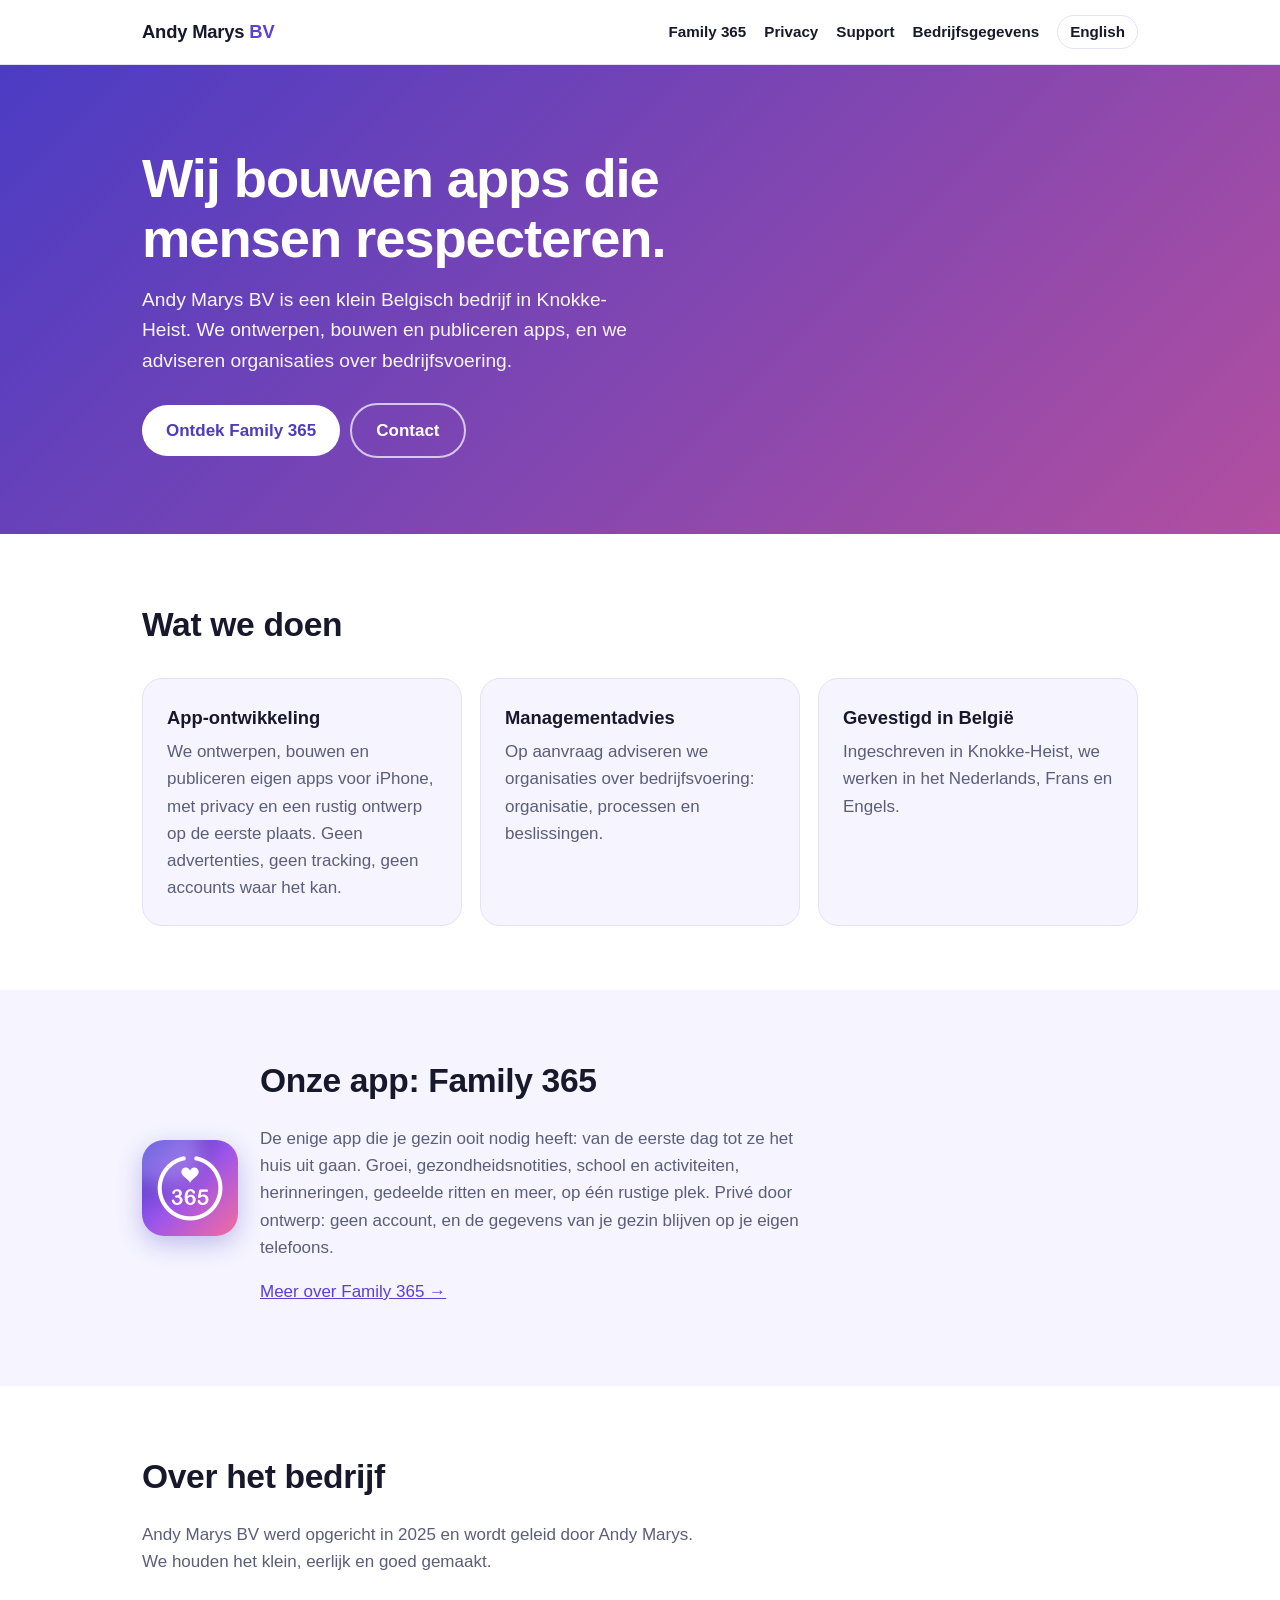
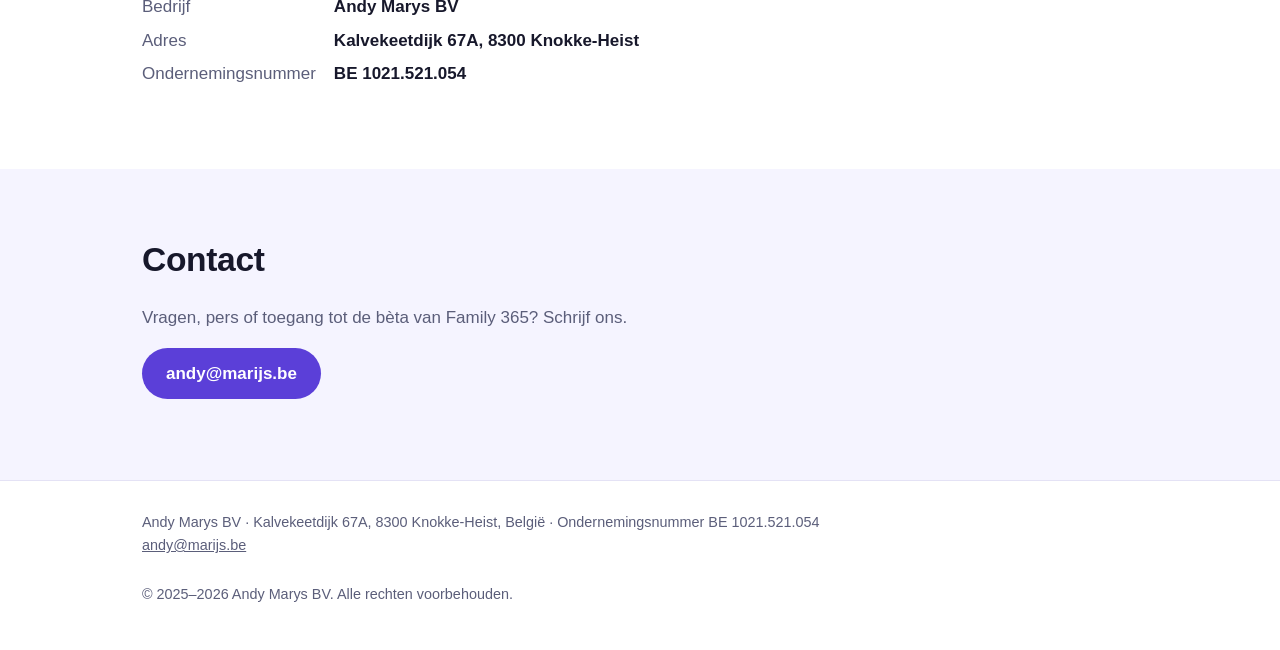
==== nl/index.html @ 68eb8e5e "Company website for Andy Marys BV Co-Authored-By: Claude Sonnet 5.5 <noreply@anthropic.com>" ====
<!doctype html>
<html lang="nl"><head><meta charset="utf-8"><meta name="viewport" content="width=device-width,initial-scale=1">
<title>Andy Marys BV · Apps en software uit Knokke-Heist</title><meta name="description" content="Andy Marys BV bouwt apps en software, te beginnen met Family 365, een private app voor gezinnen. Gevestigd in Knokke-Heist, België.">
<link rel="icon" href="/img/favicon.png"><link rel="apple-touch-icon" href="/img/apple-touch-icon.png">
<link rel="canonical" href="https://family365.marijs.be/nl/"><link rel="stylesheet" href="/style.css">
<meta property="og:title" content="Andy Marys BV · Apps en software uit Knokke-Heist"><meta property="og:description" content="Andy Marys BV bouwt apps en software, te beginnen met Family 365, een private app voor gezinnen. Gevestigd in Knokke-Heist, België."><meta property="og:image" content="https://family365.marijs.be/img/icon.png">
</head><body>
<header class="site"><div class="wrap"><a class="brand" href="/nl/">Andy Marys <span>BV</span></a>
<nav><a href="/nl/family365.html">Family 365</a><a href="/nl/privacy.html">Privacy</a><a href="/nl/support.html">Support</a><a href="/nl/legal.html">Bedrijfsgegevens</a><a class="lang" href="/" hreflang="en">English</a></nav></div></header>
<div class="hero"><div class="wrap"><h1>Wij bouwen apps die mensen respecteren.</h1><p>Andy Marys BV is een klein Belgisch bedrijf in Knokke-Heist. We ontwerpen, bouwen en publiceren apps, en we adviseren organisaties over bedrijfsvoering.</p>
<a class="btn" href="/nl/family365.html">Ontdek Family 365</a><a class="btn alt" href="#contact">Contact</a></div></div>
<section><div class="wrap"><h2>Wat we doen</h2><div class="grid"><div class="card"><h3>App-ontwikkeling</h3><p>We ontwerpen, bouwen en publiceren eigen apps voor iPhone, met privacy en een rustig ontwerp op de eerste plaats. Geen advertenties, geen tracking, geen accounts waar het kan.</p></div><div class="card"><h3>Managementadvies</h3><p>Op aanvraag adviseren we organisaties over bedrijfsvoering: organisatie, processen en beslissingen.</p></div><div class="card"><h3>Gevestigd in België</h3><p>Ingeschreven in Knokke-Heist, we werken in het Nederlands, Frans en Engels.</p></div></div></div></section>
<section style="background:var(--card)"><div class="wrap"><div class="product"><img class="icon" src="/img/icon.png" alt="Family 365" width="96" height="96">
<div style="flex:1;min-width:260px"><h2>Onze app: Family 365</h2><p class="lead">De enige app die je gezin ooit nodig heeft: van de eerste dag tot ze het huis uit gaan. Groei, gezondheidsnotities, school en activiteiten, herinneringen, gedeelde ritten en meer, op één rustige plek. Privé door ontwerp: geen account, en de gegevens van je gezin blijven op je eigen telefoons.</p><p><a href="/nl/family365.html">Meer over Family 365 →</a></p></div></div></div></section>
<section><div class="wrap"><h2>Over het bedrijf</h2><p class="lead">Andy Marys BV werd opgericht in 2025 en wordt geleid door Andy Marys. We houden het klein, eerlijk en goed gemaakt.</p>
<dl class="facts"><dt>Bedrijf</dt><dd>Andy Marys BV</dd><dt>Adres</dt><dd>Kalvekeetdijk 67A, 8300 Knokke-Heist</dd><dt>Ondernemingsnummer</dt><dd>BE 1021.521.054</dd></dl></div></section>
<section id="contact" style="background:var(--card)"><div class="wrap"><h2>Contact</h2><p class="lead">Vragen, pers of toegang tot de bèta van Family 365? Schrijf ons.</p><p><a class="btn" style="background:var(--accent);color:#fff" href="mailto:andy@marijs.be">andy@marijs.be</a></p></div></section>
<footer><div class="wrap"><div>Andy Marys BV · Kalvekeetdijk 67A, 8300 Knokke-Heist, België · Ondernemingsnummer BE 1021.521.054<br><a href="mailto:andy@marijs.be">andy@marijs.be</a></div><div>© 2025–2026 Andy Marys BV. Alle rechten voorbehouden.</div></div></footer>
</body></html>
---- style.css ----
:root{--ink:#17182b;--muted:#5b5e7a;--bg:#ffffff;--card:#f5f4ff;--line:#e4e2f5;--accent:#5b3fd8;--accent2:#b24fa0}
@media (prefers-color-scheme:dark){:root{--ink:#f2f2fa;--muted:#a9abc6;--bg:#12121f;--card:#1b1b2e;--line:#2b2b45}}
*{box-sizing:border-box}html{scroll-behavior:smooth}
body{margin:0;font:17px/1.6 -apple-system,BlinkMacSystemFont,"SF Pro Text","Segoe UI",Roboto,Helvetica,Arial,sans-serif;color:var(--ink);background:var(--bg)}
a{color:var(--accent)}a:hover{text-decoration:none}
.wrap{max-width:1040px;margin:0 auto;padding:0 22px}
header.site{position:sticky;top:0;background:color-mix(in srgb,var(--bg) 92%,transparent);backdrop-filter:blur(10px);border-bottom:1px solid var(--line);z-index:5}
header.site .wrap{display:flex;align-items:center;gap:18px;min-height:64px;flex-wrap:wrap}
.brand{font-weight:800;font-size:1.15rem;color:var(--ink);text-decoration:none;letter-spacing:-.01em}
.brand span{color:var(--accent)}
nav{margin-left:auto;display:flex;gap:18px;align-items:center;flex-wrap:wrap}
nav a{color:var(--ink);text-decoration:none;font-weight:600;font-size:.95rem}nav a:hover{color:var(--accent)}
.lang{border:1px solid var(--line);border-radius:999px;padding:4px 12px}
.hero{background:linear-gradient(135deg,#4b3cc4,#b24fa0);color:#fff;padding:84px 0 76px}
.hero h1{font-size:clamp(2rem,5vw,3.4rem);line-height:1.1;margin:0 0 16px;letter-spacing:-.02em;max-width:18ch}
.hero p{font-size:1.2rem;max-width:46ch;margin:0 0 26px;opacity:.95}
.btn{display:inline-block;background:#fff;color:#4b3cc4;font-weight:700;border-radius:999px;padding:12px 24px;text-decoration:none;margin-right:10px}
.btn.alt{background:transparent;color:#fff;border:2px solid rgba(255,255,255,.7)}
section{padding:64px 0}
section h2{font-size:clamp(1.5rem,3vw,2.1rem);letter-spacing:-.01em;margin:0 0 12px}
.lead{color:var(--muted);max-width:60ch}
.grid{display:grid;gap:18px;grid-template-columns:repeat(auto-fit,minmax(260px,1fr));margin-top:26px}
.card{background:var(--card);border:1px solid var(--line);border-radius:20px;padding:24px}
.card h3{margin:0 0 6px;font-size:1.15rem}.card p{margin:0;color:var(--muted)}
.product{display:flex;gap:22px;align-items:center;flex-wrap:wrap}
.product img.icon{width:96px;height:96px;border-radius:22px;box-shadow:0 8px 24px rgba(75,60,196,.3)}
.shots{display:flex;gap:16px;overflow-x:auto;padding:8px 2px 18px;margin-top:22px}
.shots img{height:520px;width:auto;border-radius:18px;box-shadow:0 10px 30px rgba(20,20,60,.18);flex:0 0 auto}
ul.tick{padding:0;list-style:none;margin:18px 0 0}ul.tick li{padding:6px 0 6px 30px;position:relative}
ul.tick li:before{content:"✓";position:absolute;left:0;color:var(--accent);font-weight:800}
.page h1{font-size:clamp(1.8rem,4vw,2.6rem);margin:0 0 8px;letter-spacing:-.02em}.page h2{margin-top:34px;font-size:1.4rem}
.page{padding:54px 0 70px}.page p,.page li{max-width:70ch}
.facts{display:grid;grid-template-columns:max-content 1fr;gap:6px 18px;margin:18px 0}.facts dt{color:var(--muted)}.facts dd{margin:0;font-weight:600}
footer{border-top:1px solid var(--line);padding:30px 0 44px;color:var(--muted);font-size:.9rem}
footer .wrap{display:flex;gap:26px;flex-wrap:wrap;justify-content:space-between}footer a{color:var(--muted)}
@media (max-width:640px){.hero{padding:56px 0 52px}section{padding:44px 0}.shots img{height:420px}}
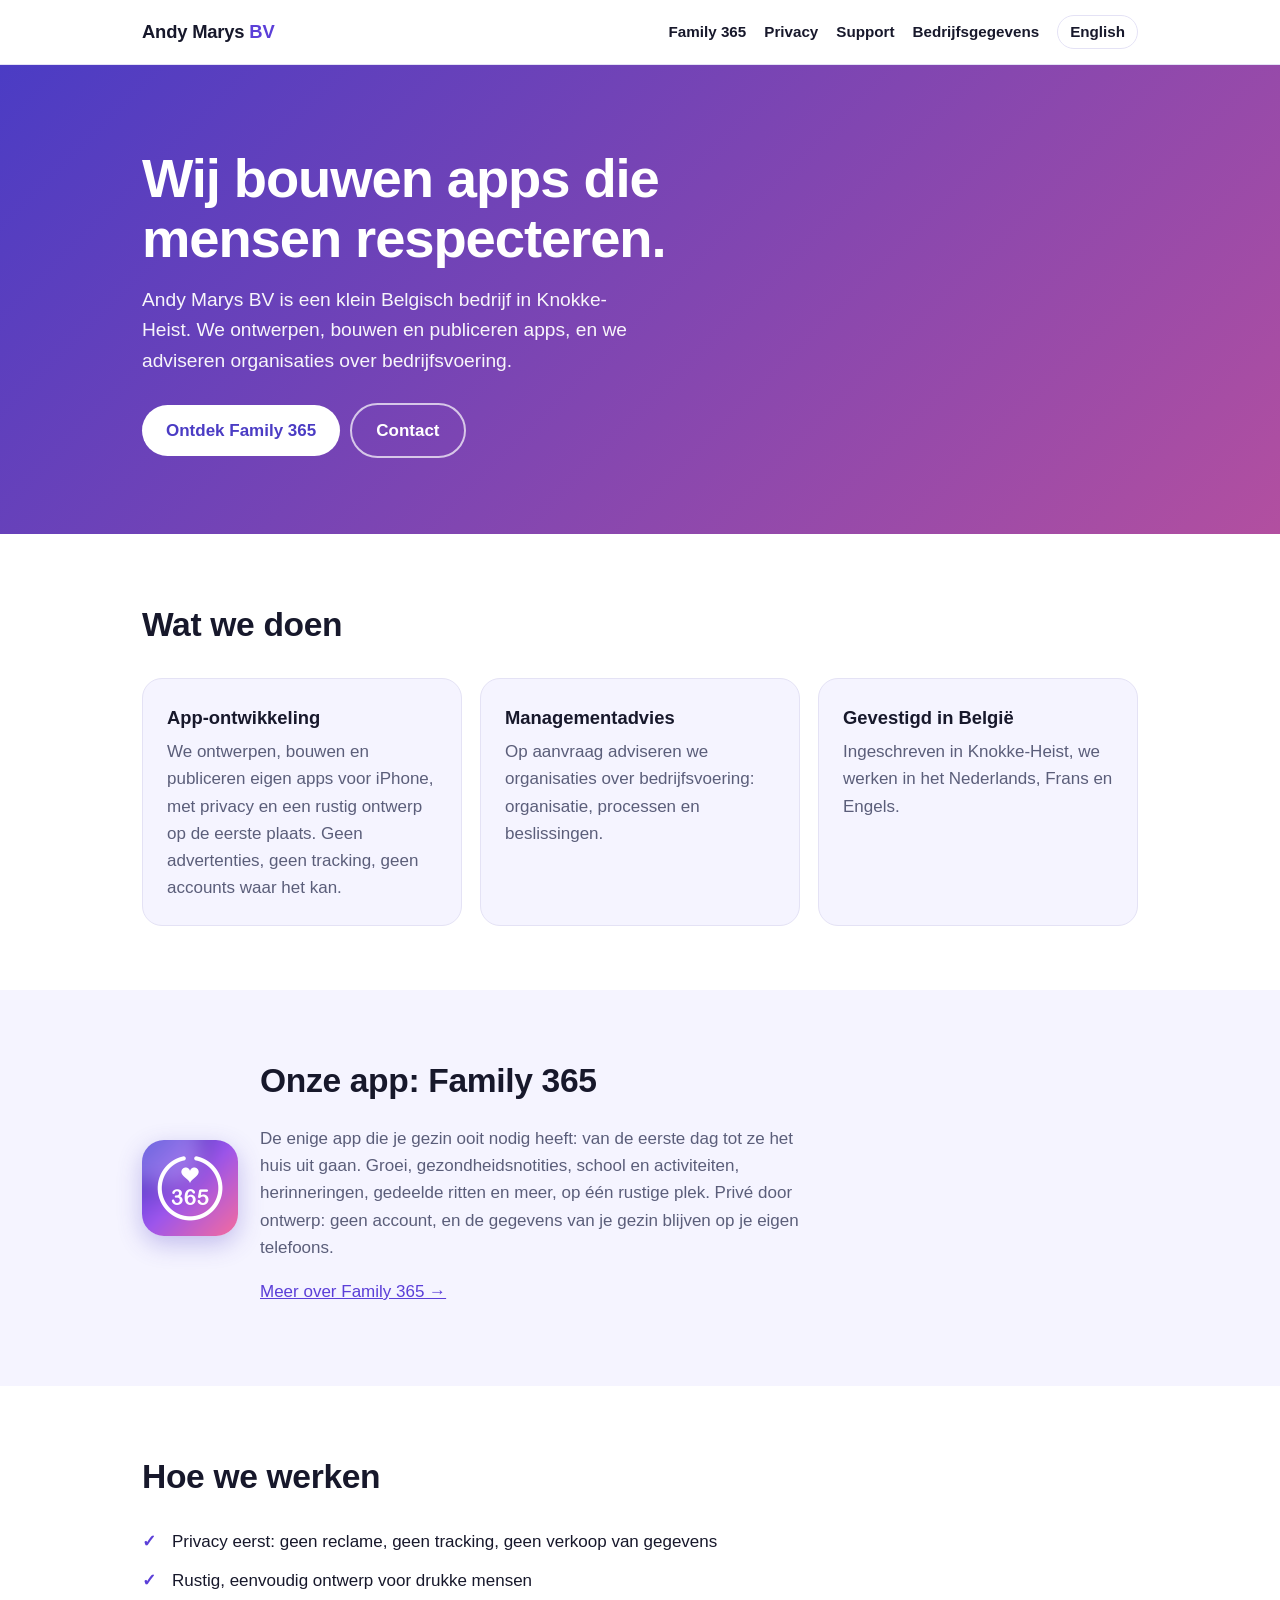
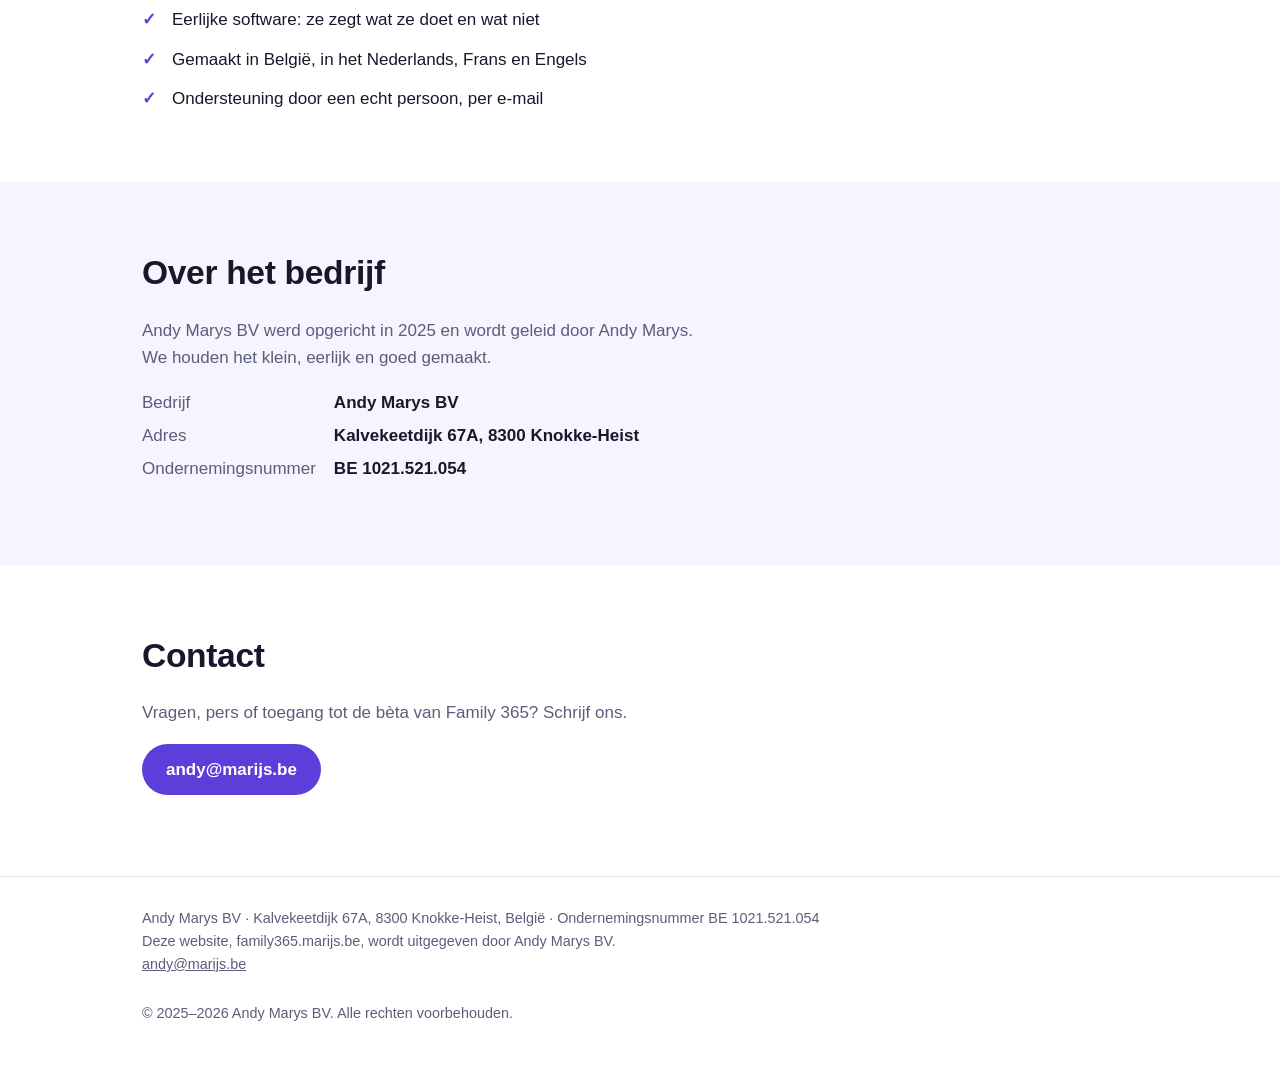
==== commit 5d08ad05: "Strengthen company identity on the site Co-Authored-By: Claude Sonnet 5.5 <noreply@anthropic.com>" ====
--- a/nl/index.html
+++ b/nl/index.html
@@ -4,6 +4,7 @@
 <link rel="icon" href="/img/favicon.png"><link rel="apple-touch-icon" href="/img/apple-touch-icon.png">
 <link rel="canonical" href="https://family365.marijs.be/nl/"><link rel="stylesheet" href="/style.css">
 <meta property="og:title" content="Andy Marys BV · Apps en software uit Knokke-Heist"><meta property="og:description" content="Andy Marys BV bouwt apps en software, te beginnen met Family 365, een private app voor gezinnen. Gevestigd in Knokke-Heist, België."><meta property="og:image" content="https://family365.marijs.be/img/icon.png">
+<script type="application/ld+json">{"@context":"https://schema.org","@type":"Organization","name":"Andy Marys BV","legalName":"Andy Marys BV","url":"https://family365.marijs.be/","logo":"https://family365.marijs.be/img/icon.png","email":"andy@marijs.be","vatID":"BE1021521054","address":{"@type":"PostalAddress","streetAddress":"Kalvekeetdijk 67A","postalCode":"8300","addressLocality":"Knokke-Heist","addressCountry":"BE"}}</script>
 </head><body>
 <header class="site"><div class="wrap"><a class="brand" href="/nl/">Andy Marys <span>BV</span></a>
 <nav><a href="/nl/family365.html">Family 365</a><a href="/nl/privacy.html">Privacy</a><a href="/nl/support.html">Support</a><a href="/nl/legal.html">Bedrijfsgegevens</a><a class="lang" href="/" hreflang="en">English</a></nav></div></header>
@@ -12,8 +13,9 @@
 <section><div class="wrap"><h2>Wat we doen</h2><div class="grid"><div class="card"><h3>App-ontwikkeling</h3><p>We ontwerpen, bouwen en publiceren eigen apps voor iPhone, met privacy en een rustig ontwerp op de eerste plaats. Geen advertenties, geen tracking, geen accounts waar het kan.</p></div><div class="card"><h3>Managementadvies</h3><p>Op aanvraag adviseren we organisaties over bedrijfsvoering: organisatie, processen en beslissingen.</p></div><div class="card"><h3>Gevestigd in België</h3><p>Ingeschreven in Knokke-Heist, we werken in het Nederlands, Frans en Engels.</p></div></div></div></section>
 <section style="background:var(--card)"><div class="wrap"><div class="product"><img class="icon" src="/img/icon.png" alt="Family 365" width="96" height="96">
 <div style="flex:1;min-width:260px"><h2>Onze app: Family 365</h2><p class="lead">De enige app die je gezin ooit nodig heeft: van de eerste dag tot ze het huis uit gaan. Groei, gezondheidsnotities, school en activiteiten, herinneringen, gedeelde ritten en meer, op één rustige plek. Privé door ontwerp: geen account, en de gegevens van je gezin blijven op je eigen telefoons.</p><p><a href="/nl/family365.html">Meer over Family 365 →</a></p></div></div></div></section>
-<section><div class="wrap"><h2>Over het bedrijf</h2><p class="lead">Andy Marys BV werd opgericht in 2025 en wordt geleid door Andy Marys. We houden het klein, eerlijk en goed gemaakt.</p>
+<section><div class="wrap"><h2>Hoe we werken</h2><ul class="tick"><li>Privacy eerst: geen reclame, geen tracking, geen verkoop van gegevens</li><li>Rustig, eenvoudig ontwerp voor drukke mensen</li><li>Eerlijke software: ze zegt wat ze doet en wat niet</li><li>Gemaakt in België, in het Nederlands, Frans en Engels</li><li>Ondersteuning door een echt persoon, per e-mail</li></ul></div></section>
+<section style="background:var(--card)"><div class="wrap"><h2>Over het bedrijf</h2><p class="lead">Andy Marys BV werd opgericht in 2025 en wordt geleid door Andy Marys. We houden het klein, eerlijk en goed gemaakt.</p>
 <dl class="facts"><dt>Bedrijf</dt><dd>Andy Marys BV</dd><dt>Adres</dt><dd>Kalvekeetdijk 67A, 8300 Knokke-Heist</dd><dt>Ondernemingsnummer</dt><dd>BE 1021.521.054</dd></dl></div></section>
-<section id="contact" style="background:var(--card)"><div class="wrap"><h2>Contact</h2><p class="lead">Vragen, pers of toegang tot de bèta van Family 365? Schrijf ons.</p><p><a class="btn" style="background:var(--accent);color:#fff" href="mailto:andy@marijs.be">andy@marijs.be</a></p></div></section>
-<footer><div class="wrap"><div>Andy Marys BV · Kalvekeetdijk 67A, 8300 Knokke-Heist, België · Ondernemingsnummer BE 1021.521.054<br><a href="mailto:andy@marijs.be">andy@marijs.be</a></div><div>© 2025–2026 Andy Marys BV. Alle rechten voorbehouden.</div></div></footer>
+<section id="contact"><div class="wrap"><h2>Contact</h2><p class="lead">Vragen, pers of toegang tot de bèta van Family 365? Schrijf ons.</p><p><a class="btn" style="background:var(--accent);color:#fff" href="mailto:andy@marijs.be">andy@marijs.be</a></p></div></section>
+<footer><div class="wrap"><div>Andy Marys BV · Kalvekeetdijk 67A, 8300 Knokke-Heist, België · Ondernemingsnummer BE 1021.521.054<br>Deze website, family365.marijs.be, wordt uitgegeven door Andy Marys BV.<br><a href="mailto:andy@marijs.be">andy@marijs.be</a></div><div>© 2025–2026 Andy Marys BV. Alle rechten voorbehouden.</div></div></footer>
 </body></html>
